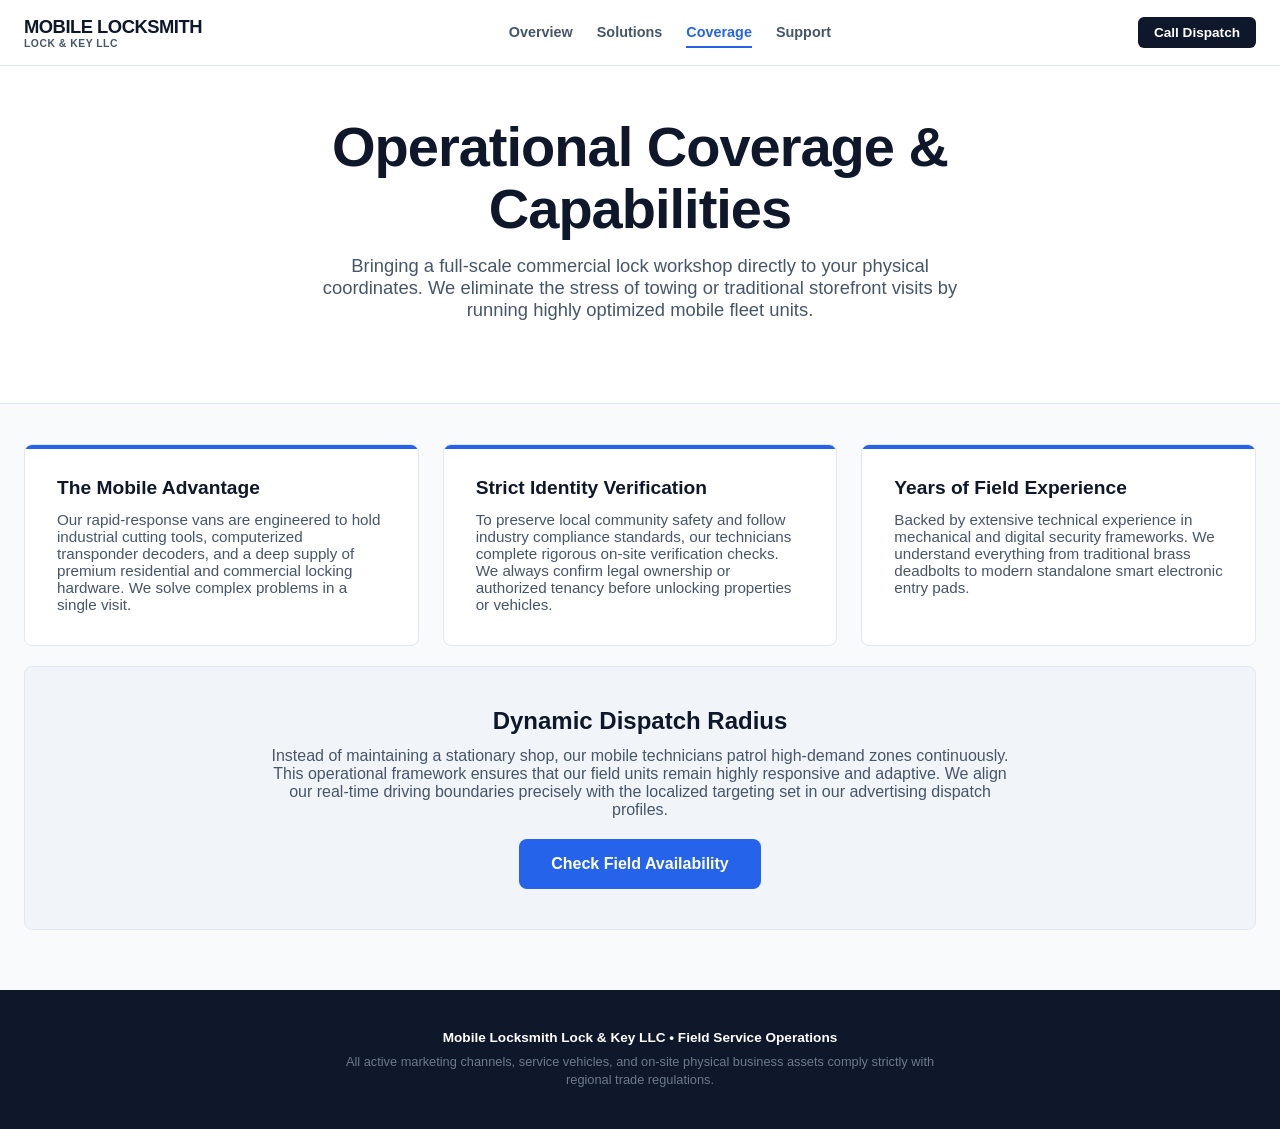
==== about.html @ 3699acf1 "Create about.html" ====
<!DOCTYPE html>
<html lang="en">
<head>
    <meta charset="UTF-8">
    <meta name="viewport" content="width=device-width, initial-scale=1.0">
    <title>Operational Coverage | Mobile Locksmith Lock & Key LLC</title>
    <link rel="stylesheet" href="style.css">
</head>
<body>

    <!-- Corporate Global Navigation -->
    <nav class="navbar">
        <div class="nav-container">
            <div class="logo">
                <span class="logo-text">MOBILE LOCKSMITH</span>
                <span class="logo-subtext">LOCK & KEY LLC</span>
            </div>
            <div class="nav-links">
                <a href="index.html" class="nav-item">Overview</a>
                <a href="services.html" class="nav-item">Solutions</a>
                <a href="about.html" class="nav-item active">Coverage</a>
                <a href="contact.html" class="nav-item">Support</a>
            </div>
            <div class="nav-actions">
                <a href="tel:7045550199" class="btn-nav-call">Call Dispatch</a>
            </div>
        </div>
    </nav>

    <!-- Page Header Sub-Hero -->
    <header class="hero-block" style="padding: 50px 24px; background: #ffffff; border-bottom: 1px solid #e2e8f0;">
        <div class="hero-container">
            <div class="hero-main-text">
                <h1>Operational Coverage & Capabilities</h1>
                <p>Bringing a full-scale commercial lock workshop directly to your physical coordinates. We eliminate the stress of towing or traditional storefront visits by running highly optimized mobile fleet units.</p>
            </div>
        </div>
    </header>

    <!-- Core Philosophy Matrix Grid -->
    <section class="value-matrix" style="padding-top: 40px; padding-bottom: 20px;">
        <div class="matrix-container">
            
            <!-- Grid Card 1 -->
            <div class="matrix-card">
                <div class="matrix-accent" style="background: #2563eb;"></div>
                <h3>The Mobile Advantage</h3>
                <p>Our rapid-response vans are engineered to hold industrial cutting tools, computerized transponder decoders, and a deep supply of premium residential and commercial locking hardware. We solve complex problems in a single visit.</p>
            </div>

            <!-- Grid Card 2 -->
            <div class="matrix-card">
                <div class="matrix-accent" style="background: #2563eb;"></div>
                <h3>Strict Identity Verification</h3>
                <p>To preserve local community safety and follow industry compliance standards, our technicians complete rigorous on-site verification checks. We always confirm legal ownership or authorized tenancy before unlocking properties or vehicles.</p>
            </div>

            <!-- Grid Card 3 -->
            <div class="matrix-card">
                <div class="matrix-accent" style="background: #2563eb;"></div>
                <h3>Years of Field Experience</h3>
                <p>Backed by extensive technical experience in mechanical and digital security frameworks. We understand everything from traditional brass deadbolts to modern standalone smart electronic entry pads.</p>
            </div>

        </div>
    </section>

    <!-- Interactive On-Site Dispatch Card -->
    <section class="value-matrix" style="padding-top: 0px;">
        <div class="matrix-container" style="grid-template-columns: 1fr;">
            <div class="matrix-card" style="background: #f1f5f9; text-align: center; border-style: solid; border-color: #e2e8f0; padding: 40px 30px;">
                <h2 style="color: #0f172a; margin-bottom: 12px; font-weight: 800;">Dynamic Dispatch Radius</h2>
                <p style="max-width: 750px; margin: 0 auto 20px auto; color: #475569; font-size: 1rem;">
                    Instead of maintaining a stationary shop, our mobile technicians patrol high-demand zones continuously. This operational framework ensures that our field units remain highly responsive and adaptive. We align our real-time driving boundaries precisely with the localized targeting set in our advertising dispatch profiles.
                </p>
                <button class="btn-primary" onclick="openModal()">Check Field Availability</button>
            </div>
        </div>
    </section>

    <!-- Interactive Pop-Up Modal Component -->
    <div id="quoteModal" class="modal-overlay">
        <div class="modal-box">
            <div class="modal-header">
                <h2>Request Service Dispatch</h2>
                <button class="close-modal-btn" onclick="closeModal()">&times;</button>
            </div>
            <div class="modal-body">
                <p>For immediate field response and structural locking evaluations, please connect directly to our emergency dispatch desk:</p>
                <a href="tel:7045550199" class="modal-phone-btn">📞 Connect to Live Operator Now</a>
                <p class="modal-footer-note">Technicians verify physical identification on-site before initiating residential or vehicle entries.</p>
            </div>
        </div>
    </div>

    <!-- Global Footer Block -->
    <footer class="footer-block">
        <div class="footer-container">
            <p class="footer-legal">Mobile Locksmith Lock & Key LLC &bull; Field Service Operations</p>
            <p class="footer-sub">All active marketing channels, service vehicles, and on-site physical business assets comply strictly with regional trade regulations.</p>
        </div>
    </footer>

    <!-- Interactive Pop-Up Script Logic -->
    <script>
        function openModal() {
            document.getElementById('quoteModal').style.display = 'flex';
        }
        function closeModal() {
            document.getElementById('quoteModal').style.display = 'none';
        }
        window.onclick = function(event) {
            let modal = document.getElementById('quoteModal');
            if (event.target == modal) {
                modal.style.display = 'none';
            }
        }
    </script>
</body>
</html>
---- style.css ----
/* Shopify & KeyMe Inspired Clean Layout Engine */
:root {
    --bg-main: #f8fafc;
    --surface: #ffffff;
    --text-primary: #0f172a;
    --text-secondary: #475569;
    --accent: #2563eb;
    --border: #e2e8f0;
}

* { box-sizing: border-box; margin: 0; padding: 0; font-family: -apple-system, BlinkMacSystemFont, "Segoe UI", Roboto, sans-serif; }
body { background-color: var(--bg-main); color: var(--text-primary); -webkit-font-smoothing: antialiased; }

/* Global Navigation Interface */
.navbar { background: var(--surface); border-bottom: 1px solid var(--border); position: sticky; top: 0; z-index: 1100; padding: 16px 24px; }
.nav-container { max-width: 1280px; margin: 0 auto; display: flex; justify-content: space-between; align-items: center; }
.logo { display: flex; flex-direction: column; }
.logo-text { font-weight: 800; font-size: 1.15rem; letter-spacing: -0.5px; color: var(--text-primary); }
.logo-subtext { font-size: 0.65rem; font-weight: 700; color: var(--text-secondary); letter-spacing: 0.5px; }

.nav-links { display: flex; gap: 24px; }
.nav-item { text-decoration: none; color: var(--text-secondary); font-weight: 600; font-size: 0.9rem; padding: 6px 0; border-bottom: 2px solid transparent; transition: all 0.2s ease; }
.nav-item:hover, .nav-item.active { color: var(--accent); border-bottom-color: var(--accent); }

.nav-actions { display: flex; align-items: center; gap: 16px; }
.badge-verify { font-size: 0.7rem; font-weight: 700; background: #f1f5f9; color: var(--text-secondary); padding: 4px 10px; border-radius: 4px; border: 1px solid var(--border); }
.btn-nav-call { background: var(--text-primary); color: #fff; text-decoration: none; padding: 8px 16px; border-radius: 6px; font-weight: 600; font-size: 0.85rem; }

/* Hero Interface */
.hero-block { background: #ffffff; border-bottom: 1px solid var(--border); padding: 80px 24px; text-align: center; }
.hero-container { max-width: 800px; margin: 0 auto; }
.hero-main-text h1 { font-size: 2.75rem; font-weight: 800; letter-spacing: -1px; color: var(--text-primary); margin-bottom: 16px; line-height: 1.1; }
.hero-main-text p { font-size: 1.15rem; color: var(--text-secondary); max-width: 640px; margin: 0 auto 32px auto; }
.hero-btn-row { display: flex; flex-direction: column; gap: 12px; align-items: center; justify-content: center; }

.btn-primary { background: var(--accent); color: #fff; border: none; padding: 16px 32px; font-size: 1rem; font-weight: 600; border-radius: 8px; cursor: pointer; width: 100%; max-width: 320px; transition: background 0.15s ease; }
.btn-primary:hover { background: #1d4ed8; }
.btn-secondary { background: transparent; color: var(--text-primary); border: 1px solid var(--border); text-decoration: none; text-align: center; padding: 16px 32px; font-size: 1rem; font-weight: 600; border-radius: 8px; width: 100%; max-width: 320px; }

/* Dashboard Service Matrix Cards */
.value-matrix { padding: 60px 24px; }
.matrix-container { max-width: 1280px; margin: 0 auto; display: grid; grid-template-columns: 1fr; gap: 24px; }
.matrix-card { background: var(--surface); border: 1px solid var(--border); border-radius: 8px; padding: 32px; position: relative; overflow: hidden; }
.matrix-accent { position: absolute; top: 0; left: 0; right: 0; height: 4px; background: var(--border); }
.matrix-card:hover .matrix-accent { background: var(--accent); }
.matrix-card h3 { font-size: 1.2rem; font-weight: 700; margin-bottom: 12px; }
.matrix-card p { font-size: 0.95rem; color: var(--text-secondary); }

/* Premium Pop-Up Modal Component */
.modal-overlay { display: none; position: fixed; top: 0; left: 0; width: 100%; height: 100%; background: rgba(15, 23, 42, 0.6); z-index: 2000; justify-content: center; align-items: center; padding: 20px; backdrop-filter: blur(4px); }
.modal-box { background: var(--surface); max-width: 480px; width: 100%; border-radius: 12px; box-shadow: 0 20px 25px -5px rgba(0,0,0,0.1), 0 10px 10px -5px rgba(0,0,0,0.04); overflow: hidden; animation: slideUp 0.2s cubic-bezier(0.16, 1, 0.3, 1); }
.modal-header { padding: 24px; border-bottom: 1px solid var(--border); display: flex; justify-content: space-between; align-items: center; }
.modal-header h2 { font-size: 1.25rem; font-weight: 800; }
.close-modal-btn { background: none; border: none; font-size: 1.75rem; color: var(--text-secondary); cursor: pointer; }
.modal-body { padding: 24px; text-align: center; }
.modal-body p { font-size: 0.95rem; color: var(--text-secondary); margin-bottom: 20px; line-height: 1.5; }
.modal-phone-btn { display: block; background: #10b981; color: #fff; text-decoration: none; padding: 16px; border-radius: 8px; font-weight: 700; font-size: 1.1rem; box-shadow: 0 4px 12px rgba(16, 185, 129, 0.2); }
.modal-footer-note { font-size: 0.75rem !important; margin-top: 15px; font-style: italic; }

/* Global Footer Block */
.footer-block { background: #0f172a; color: #94a3b8; padding: 40px 24px; text-align: center; font-size: 0.8rem; }
.footer-container { max-width: 1280px; margin: 0 auto; }
.footer-legal { color: #fff; font-weight: 600; margin-bottom: 8px; font-size: 0.85rem; }
.footer-sub { max-width: 600px; margin: 0 auto; opacity: 0.7; line-height: 1.4; }

/* Computer Screen Breakpoints Layout */
@media (min-width: 768px) {
    .matrix-container { grid-template-columns: repeat(3, 1fr); }
    .hero-block { padding: 120px 24px; }
    .hero-main-text h1 { font-size: 3.5rem; }
    .hero-btn-row { flex-direction: row; }
    .btn-primary, .btn-secondary { width: auto; }
}

@keyframes slideUp {
    from { transform: translateY(15px); opacity: 0; }
    to { transform: translateY(0); opacity: 1; }
}
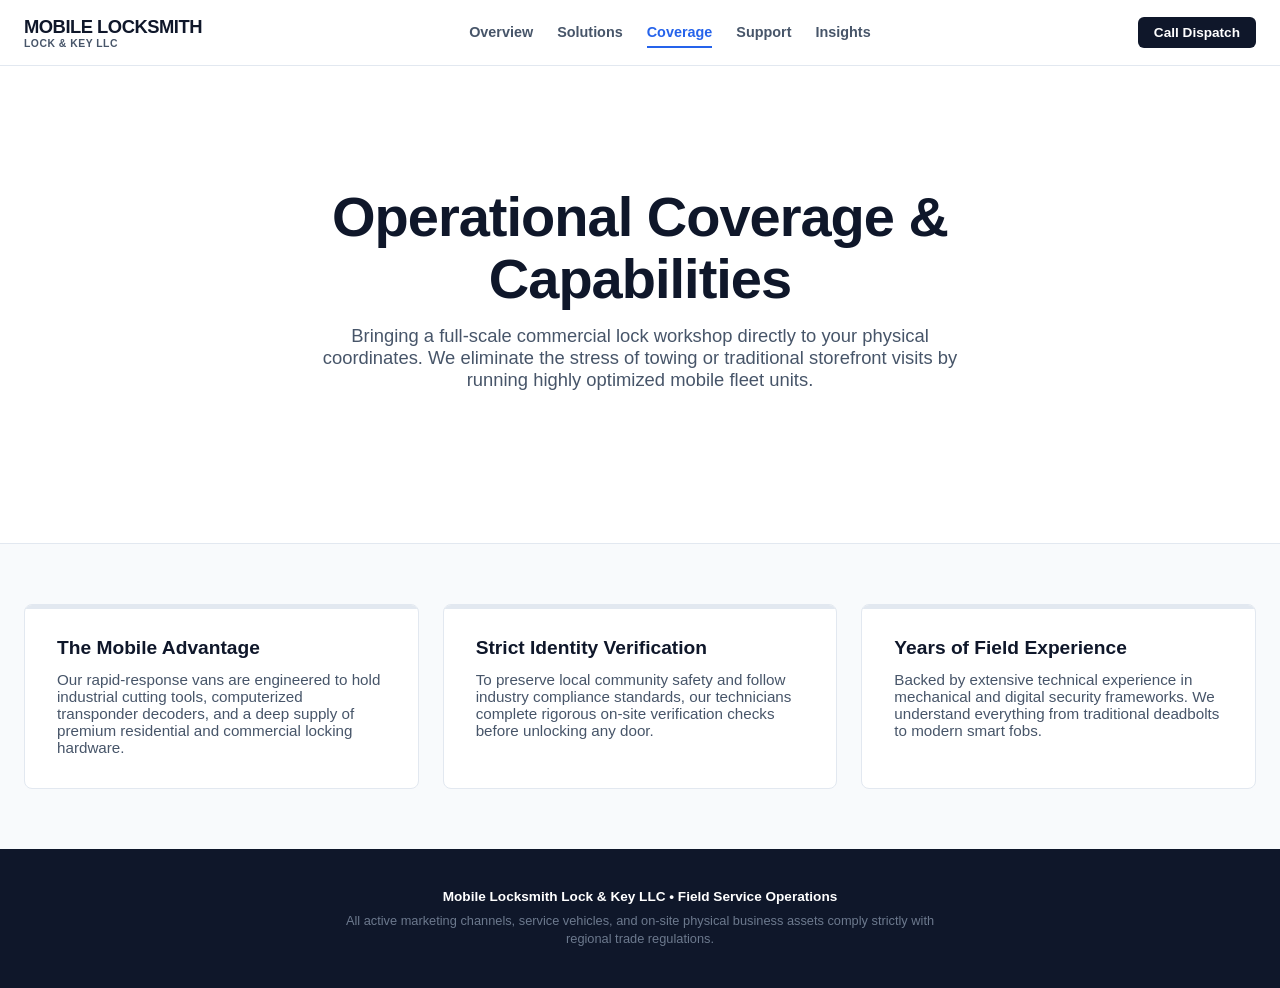
==== commit 4c60580e: "Update about.html" ====
--- a/about.html
+++ b/about.html
@@ -8,7 +8,7 @@
 </head>
 <body>
 
-    <!-- Corporate Global Navigation -->
+    <!-- Corporate Global Navigation Header -->
     <nav class="navbar">
         <div class="nav-container">
             <div class="logo">
@@ -20,6 +20,7 @@
                 <a href="services.html" class="nav-item">Solutions</a>
                 <a href="about.html" class="nav-item active">Coverage</a>
                 <a href="contact.html" class="nav-item">Support</a>
+                <a href="blog.html" class="nav-item">Insights</a>
             </div>
             <div class="nav-actions">
                 <a href="tel:7045550199" class="btn-nav-call">Call Dispatch</a>
@@ -28,7 +29,7 @@
     </nav>
 
     <!-- Page Header Sub-Hero -->
-    <header class="hero-block" style="padding: 50px 24px; background: #ffffff; border-bottom: 1px solid #e2e8f0;">
+    <header class="hero-block">
         <div class="hero-container">
             <div class="hero-main-text">
                 <h1>Operational Coverage & Capabilities</h1>
@@ -38,62 +39,27 @@
     </header>
 
     <!-- Core Philosophy Matrix Grid -->
-    <section class="value-matrix" style="padding-top: 40px; padding-bottom: 20px;">
+    <section class="value-matrix">
         <div class="matrix-container">
-            
-            <!-- Grid Card 1 -->
             <div class="matrix-card">
-                <div class="matrix-accent" style="background: #2563eb;"></div>
+                <div class="matrix-accent"></div>
                 <h3>The Mobile Advantage</h3>
-                <p>Our rapid-response vans are engineered to hold industrial cutting tools, computerized transponder decoders, and a deep supply of premium residential and commercial locking hardware. We solve complex problems in a single visit.</p>
+                <p>Our rapid-response vans are engineered to hold industrial cutting tools, computerized transponder decoders, and a deep supply of premium residential and commercial locking hardware.</p>
             </div>
-
-            <!-- Grid Card 2 -->
             <div class="matrix-card">
-                <div class="matrix-accent" style="background: #2563eb;"></div>
+                <div class="matrix-accent"></div>
                 <h3>Strict Identity Verification</h3>
-                <p>To preserve local community safety and follow industry compliance standards, our technicians complete rigorous on-site verification checks. We always confirm legal ownership or authorized tenancy before unlocking properties or vehicles.</p>
+                <p>To preserve local community safety and follow industry compliance standards, our technicians complete rigorous on-site verification checks before unlocking any door.</p>
             </div>
-
-            <!-- Grid Card 3 -->
             <div class="matrix-card">
-                <div class="matrix-accent" style="background: #2563eb;"></div>
+                <div class="matrix-accent"></div>
                 <h3>Years of Field Experience</h3>
-                <p>Backed by extensive technical experience in mechanical and digital security frameworks. We understand everything from traditional brass deadbolts to modern standalone smart electronic entry pads.</p>
-            </div>
-
-        </div>
-    </section>
-
-    <!-- Interactive On-Site Dispatch Card -->
-    <section class="value-matrix" style="padding-top: 0px;">
-        <div class="matrix-container" style="grid-template-columns: 1fr;">
-            <div class="matrix-card" style="background: #f1f5f9; text-align: center; border-style: solid; border-color: #e2e8f0; padding: 40px 30px;">
-                <h2 style="color: #0f172a; margin-bottom: 12px; font-weight: 800;">Dynamic Dispatch Radius</h2>
-                <p style="max-width: 750px; margin: 0 auto 20px auto; color: #475569; font-size: 1rem;">
-                    Instead of maintaining a stationary shop, our mobile technicians patrol high-demand zones continuously. This operational framework ensures that our field units remain highly responsive and adaptive. We align our real-time driving boundaries precisely with the localized targeting set in our advertising dispatch profiles.
-                </p>
-                <button class="btn-primary" onclick="openModal()">Check Field Availability</button>
+                <p>Backed by extensive technical experience in mechanical and digital security frameworks. We understand everything from traditional deadbolts to modern smart fobs.</p>
             </div>
         </div>
     </section>
 
-    <!-- Interactive Pop-Up Modal Component -->
-    <div id="quoteModal" class="modal-overlay">
-        <div class="modal-box">
-            <div class="modal-header">
-                <h2>Request Service Dispatch</h2>
-                <button class="close-modal-btn" onclick="closeModal()">&times;</button>
-            </div>
-            <div class="modal-body">
-                <p>For immediate field response and structural locking evaluations, please connect directly to our emergency dispatch desk:</p>
-                <a href="tel:7045550199" class="modal-phone-btn">📞 Connect to Live Operator Now</a>
-                <p class="modal-footer-note">Technicians verify physical identification on-site before initiating residential or vehicle entries.</p>
-            </div>
-        </div>
-    </div>
-
-    <!-- Global Footer Block -->
+    <!-- Global Footer -->
     <footer class="footer-block">
         <div class="footer-container">
             <p class="footer-legal">Mobile Locksmith Lock & Key LLC &bull; Field Service Operations</p>
@@ -101,20 +67,5 @@
         </div>
     </footer>
 
-    <!-- Interactive Pop-Up Script Logic -->
-    <script>
-        function openModal() {
-            document.getElementById('quoteModal').style.display = 'flex';
-        }
-        function closeModal() {
-            document.getElementById('quoteModal').style.display = 'none';
-        }
-        window.onclick = function(event) {
-            let modal = document.getElementById('quoteModal');
-            if (event.target == modal) {
-                modal.style.display = 'none';
-            }
-        }
-    </script>
 </body>
 </html>
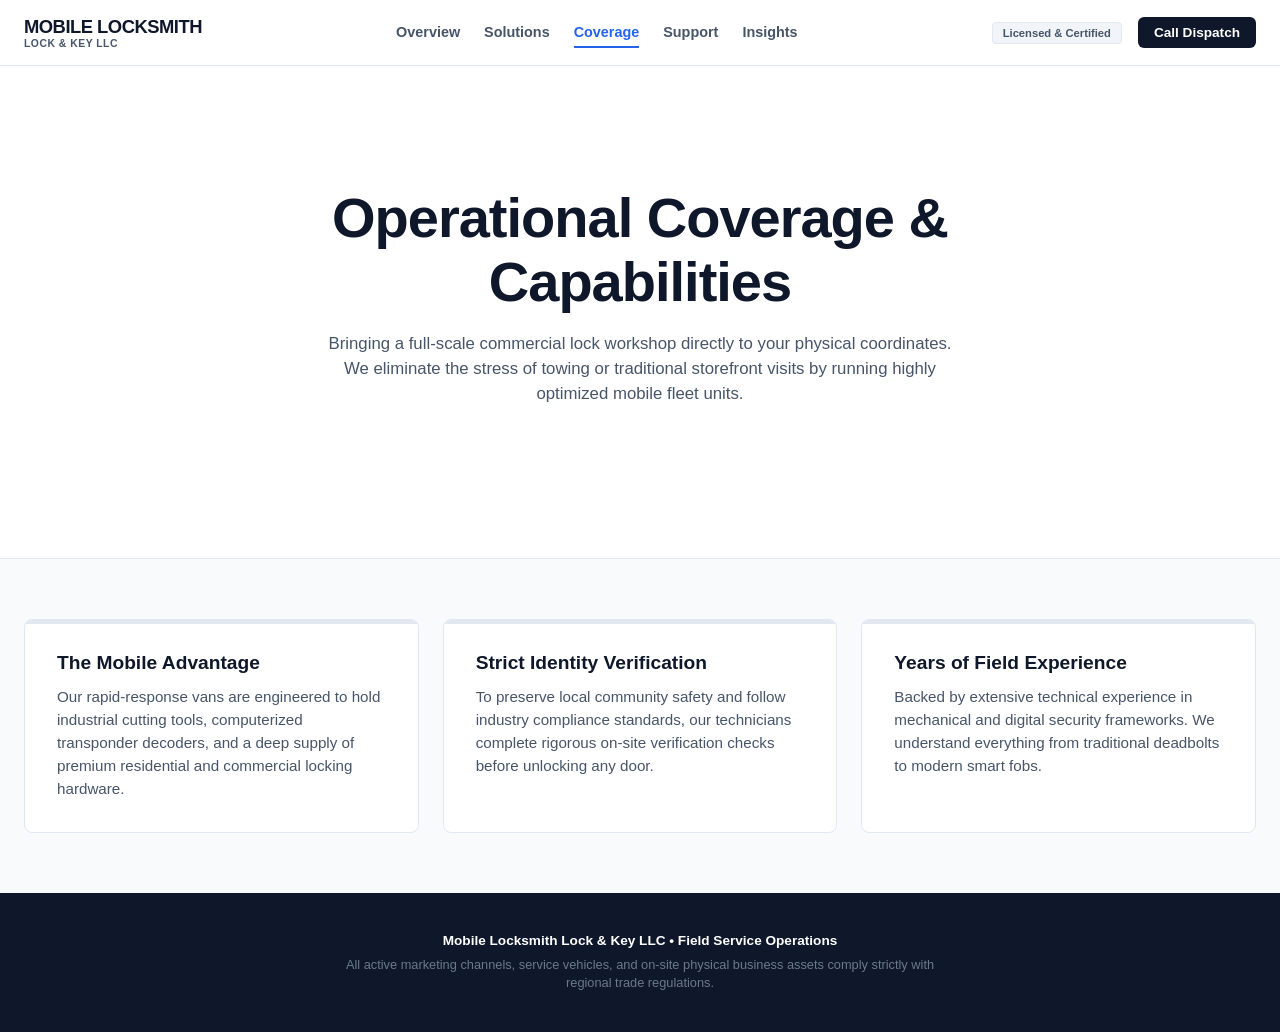
==== commit 4275accb: "Update about.html" ====
--- a/about.html
+++ b/about.html
@@ -15,14 +15,19 @@
                 <span class="logo-text">MOBILE LOCKSMITH</span>
                 <span class="logo-subtext">LOCK & KEY LLC</span>
             </div>
-            <div class="nav-links">
+            
+            <!-- Mobile Menu Toggle Button -->
+            <button class="mobile-menu-toggle" onclick="toggleMobileMenu()">☰</button>
+            
+            <div class="nav-links" id="navLinks">
                 <a href="index.html" class="nav-item">Overview</a>
                 <a href="services.html" class="nav-item">Solutions</a>
                 <a href="about.html" class="nav-item active">Coverage</a>
                 <a href="contact.html" class="nav-item">Support</a>
                 <a href="blog.html" class="nav-item">Insights</a>
             </div>
-            <div class="nav-actions">
+            <div class="nav-actions" id="navActions">
+                <span class="badge-verify">Licensed & Certified</span>
                 <a href="tel:7045550199" class="btn-nav-call">Call Dispatch</a>
             </div>
         </div>
@@ -67,5 +72,14 @@
         </div>
     </footer>
 
+    <!-- Interactive Menu Engine -->
+    <script>
+        function toggleMobileMenu() {
+            var links = document.getElementById('navLinks');
+            var actions = document.getElementById('navActions');
+            links.classList.toggle('nav-open');
+            actions.classList.toggle('nav-open');
+        }
+    </script>
 </body>
 </html>
--- a/style.css
+++ b/style.css
@@ -26,11 +26,22 @@
 .badge-verify { font-size: 0.7rem; font-weight: 700; background: #f1f5f9; color: var(--text-secondary); padding: 4px 10px; border-radius: 4px; border: 1px solid var(--border); }
 .btn-nav-call { background: var(--text-primary); color: #fff; text-decoration: none; padding: 8px 16px; border-radius: 6px; font-weight: 600; font-size: 0.85rem; }
 
+/* Mobile Menu Toggle Button Styling */
+.mobile-menu-toggle {
+    display: none;
+    background: none;
+    border: none;
+    font-size: 1.5rem;
+    color: var(--text-primary);
+    cursor: pointer;
+    padding: 4px;
+}
+
 /* Hero Interface */
-.hero-block { background: #ffffff; border-bottom: 1px solid var(--border); padding: 80px 24px; text-align: center; }
+.hero-block { background: #ffffff; border-bottom: 1px solid var(--border); padding: 60px 24px; text-align: center; }
 .hero-container { max-width: 800px; margin: 0 auto; }
-.hero-main-text h1 { font-size: 2.75rem; font-weight: 800; letter-spacing: -1px; color: var(--text-primary); margin-bottom: 16px; line-height: 1.1; }
-.hero-main-text p { font-size: 1.15rem; color: var(--text-secondary); max-width: 640px; margin: 0 auto 32px auto; }
+.hero-main-text h1 { font-size: 2.2rem; font-weight: 800; letter-spacing: -1px; color: var(--text-primary); margin-bottom: 16px; line-height: 1.15; }
+.hero-main-text p { font-size: 1.05rem; color: var(--text-secondary); max-width: 640px; margin: 0 auto 32px auto; line-height: 1.5; }
 .hero-btn-row { display: flex; flex-direction: column; gap: 12px; align-items: center; justify-content: center; }
 
 .btn-primary { background: var(--accent); color: #fff; border: none; padding: 16px 32px; font-size: 1rem; font-weight: 600; border-radius: 8px; cursor: pointer; width: 100%; max-width: 320px; transition: background 0.15s ease; }
@@ -38,16 +49,16 @@
 .btn-secondary { background: transparent; color: var(--text-primary); border: 1px solid var(--border); text-decoration: none; text-align: center; padding: 16px 32px; font-size: 1rem; font-weight: 600; border-radius: 8px; width: 100%; max-width: 320px; }
 
 /* Dashboard Service Matrix Cards */
-.value-matrix { padding: 60px 24px; }
+.value-matrix { padding: 40px 24px; }
 .matrix-container { max-width: 1280px; margin: 0 auto; display: grid; grid-template-columns: 1fr; gap: 24px; }
-.matrix-card { background: var(--surface); border: 1px solid var(--border); border-radius: 8px; padding: 32px; position: relative; overflow: hidden; }
+.matrix-card { background: var(--surface); border: 1px solid var(--border); border-radius: 8px; padding: 24px; position: relative; overflow: hidden; }
 .matrix-accent { position: absolute; top: 0; left: 0; right: 0; height: 4px; background: var(--border); }
 .matrix-card:hover .matrix-accent { background: var(--accent); }
 .matrix-card h3 { font-size: 1.2rem; font-weight: 700; margin-bottom: 12px; }
-.matrix-card p { font-size: 0.95rem; color: var(--text-secondary); }
+.matrix-card p { font-size: 0.95rem; color: var(--text-secondary); line-height: 1.5; }
 
 /* Premium Pop-Up Modal Component */
-.modal-overlay { display: none; position: fixed; top: 0; left: 0; width: 100%; height: 100%; background: rgba(15, 23, 42, 0.6); z-index: 2000; justify-content: center; align-items: center; padding: 20px; backdrop-filter: blur(4px); }
+.modal-overlay { display: none; position: fixed; top: 0; left: 0; width: 100%; height: 100%; background: rgba(15, 23, 42, 0.6); z-index: 2000; justify-content: center; align-items: center; padding: 16px; backdrop-filter: blur(4px); }
 .modal-box { background: var(--surface); max-width: 480px; width: 100%; border-radius: 12px; box-shadow: 0 20px 25px -5px rgba(0,0,0,0.1), 0 10px 10px -5px rgba(0,0,0,0.04); overflow: hidden; animation: slideUp 0.2s cubic-bezier(0.16, 1, 0.3, 1); }
 .modal-header { padding: 24px; border-bottom: 1px solid var(--border); display: flex; justify-content: space-between; align-items: center; }
 .modal-header h2 { font-size: 1.25rem; font-weight: 800; }
@@ -63,13 +74,91 @@
 .footer-legal { color: #fff; font-weight: 600; margin-bottom: 8px; font-size: 0.85rem; }
 .footer-sub { max-width: 600px; margin: 0 auto; opacity: 0.7; line-height: 1.4; }
 
-/* Computer Screen Breakpoints Layout */
+/* ==========================================================================
+   MOBILE RESPONSIVE LAYOUT ENGINE BREAKPOINTS (Screens up to 767px wide)
+   ========================================================================== */
+@media (max-width: 767px) {
+    .nav-container {
+        flex-wrap: wrap;
+    }
+
+    .mobile-menu-toggle {
+        display: block !important; /* Shows mobile interactive hamburger menu layout only on phones */
+    }
+
+    .nav-links {
+        display: none; /* Controlled dynamically via toggleMobileMenu() class trigger */
+        flex-direction: column;
+        width: 100%;
+        gap: 0;
+        margin-top: 16px;
+        padding-top: 8px;
+        border-top: 1px solid var(--border);
+    }
+
+    .nav-item {
+        padding: 12px 0;
+        width: 100%;
+        border-bottom: 1px solid #f1f5f9;
+    }
+    
+    .nav-item:hover, .nav-item.active {
+        border-bottom-color: transparent;
+    }
+
+    .nav-actions {
+        display: none; /* Controlled dynamically via toggleMobileMenu() class trigger */
+        flex-direction: column;
+        width: 100%;
+        align-items: stretch;
+        gap: 12px;
+        margin-top: 12px;
+    }
+
+    /* Displays the elements instantly when menu is clicked on mobile toggles */
+    .nav-links.nav-open,
+    .nav-actions.nav-open {
+        display: flex !important;
+    }
+
+    .badge-verify {
+        text-align: center;
+        padding: 8px;
+    }
+
+    .btn-nav-call {
+        display: block;
+        text-align: center;
+        padding: 12px;
+        font-size: 0.95rem;
+    }
+}
+
+/* ==========================================================================
+   COMPUTER & TABLET LARGE SCREEN BREAKPOINTS (Screens 768px and wider)
+   ========================================================================== */
 @media (min-width: 768px) {
+    .mobile-menu-toggle {
+        display: none !important; /* Forces the hamburger bars to hide completely on PC screens */
+    }
+
+    .nav-links {
+        display: flex !important; /* Enforces flat horizontal array layout rules for desktop views */
+        flex-direction: row !important;
+    }
+
+    .nav-actions {
+        display: flex !important;
+        flex-direction: row !important;
+    }
+
     .matrix-container { grid-template-columns: repeat(3, 1fr); }
     .hero-block { padding: 120px 24px; }
     .hero-main-text h1 { font-size: 3.5rem; }
     .hero-btn-row { flex-direction: row; }
     .btn-primary, .btn-secondary { width: auto; }
+    .value-matrix { padding: 60px 24px; }
+    .matrix-card { padding: 32px; }
 }
 
 @keyframes slideUp {
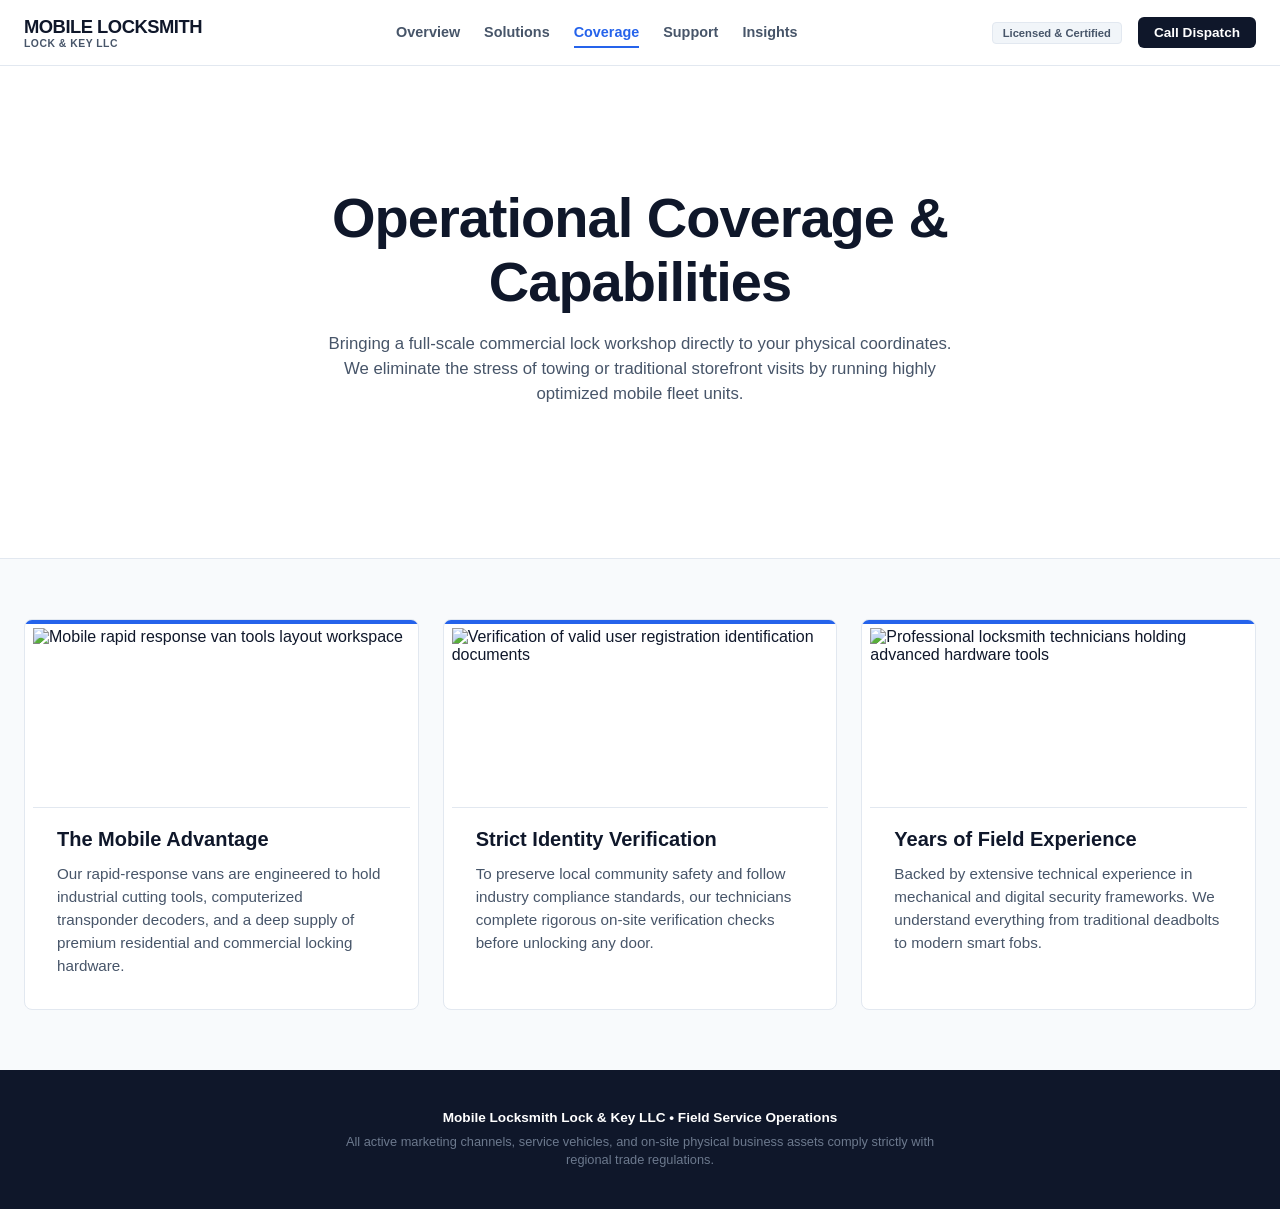
==== commit b77c3c62: "Update about.html" ====
--- a/about.html
+++ b/about.html
@@ -5,6 +5,23 @@
     <meta name="viewport" content="width=device-width, initial-scale=1.0">
     <title>Operational Coverage | Mobile Locksmith Lock & Key LLC</title>
     <link rel="stylesheet" href="style.css">
+    <style>
+        /* Stylized Header Image Layout Elements for About Matrix Cards */
+        .card-image-wrapper {
+            width: 100%;
+            height: 180px;
+            overflow: hidden;
+            margin: -24px -24px 20px -24px;
+            width: calc(100% + 48px);
+            border-bottom: 1px solid var(--border);
+        }
+        .card-image-wrapper img {
+            width: 100%;
+            height: 100%;
+            object-fit: cover;
+            display: block;
+        }
+    </style>
 </head>
 <body>
 
@@ -46,21 +63,37 @@
     <!-- Core Philosophy Matrix Grid -->
     <section class="value-matrix">
         <div class="matrix-container">
+            
+            <!-- Card 1 -->
             <div class="matrix-card">
-                <div class="matrix-accent"></div>
+                <div class="matrix-accent" style="background: #2563eb;"></div>
+                <div class="card-image-wrapper">
+                    <img src="https://unsplash.com" alt="Mobile rapid response van tools layout workspace">
+                </div>
                 <h3>The Mobile Advantage</h3>
                 <p>Our rapid-response vans are engineered to hold industrial cutting tools, computerized transponder decoders, and a deep supply of premium residential and commercial locking hardware.</p>
             </div>
+            
+            <!-- Card 2 -->
             <div class="matrix-card">
-                <div class="matrix-accent"></div>
+                <div class="matrix-accent" style="background: #2563eb;"></div>
+                <div class="card-image-wrapper">
+                    <img src="https://unsplash.com" alt="Verification of valid user registration identification documents">
+                </div>
                 <h3>Strict Identity Verification</h3>
                 <p>To preserve local community safety and follow industry compliance standards, our technicians complete rigorous on-site verification checks before unlocking any door.</p>
             </div>
+            
+            <!-- Card 3 -->
             <div class="matrix-card">
-                <div class="matrix-accent"></div>
+                <div class="matrix-accent" style="background: #2563eb;"></div>
+                <div class="card-image-wrapper">
+                    <img src="https://unsplash.com" alt="Professional locksmith technicians holding advanced hardware tools">
+                </div>
                 <h3>Years of Field Experience</h3>
                 <p>Backed by extensive technical experience in mechanical and digital security frameworks. We understand everything from traditional deadbolts to modern smart fobs.</p>
             </div>
+            
         </div>
     </section>
 
--- a/style.css
+++ b/style.css
@@ -51,10 +51,10 @@
 /* Dashboard Service Matrix Cards */
 .value-matrix { padding: 40px 24px; }
 .matrix-container { max-width: 1280px; margin: 0 auto; display: grid; grid-template-columns: 1fr; gap: 24px; }
-.matrix-card { background: var(--surface); border: 1px solid var(--border); border-radius: 8px; padding: 24px; position: relative; overflow: hidden; }
+.matrix-card { background: var(--surface); border: 1px solid var(--border); border-radius: 8px; padding: 24px; position: relative; overflow: hidden; display: flex; flex-direction: column; }
 .matrix-accent { position: absolute; top: 0; left: 0; right: 0; height: 4px; background: var(--border); }
 .matrix-card:hover .matrix-accent { background: var(--accent); }
-.matrix-card h3 { font-size: 1.2rem; font-weight: 700; margin-bottom: 12px; }
+.matrix-card h2, .matrix-card h3 { font-size: 1.25rem; font-weight: 700; margin-bottom: 12px; color: var(--text-primary); }
 .matrix-card p { font-size: 0.95rem; color: var(--text-secondary); line-height: 1.5; }
 
 /* Premium Pop-Up Modal Component */
@@ -82,12 +82,15 @@
         flex-wrap: wrap;
     }
 
+    /* FORCES THE HAMBURGER TO SHOW UP ON MOBILE DEVICES FOR ALL PAGES */
     .mobile-menu-toggle {
-        display: block !important; /* Shows mobile interactive hamburger menu layout only on phones */
+        display: block !important;
+        visibility: visible !important;
+        opacity: 1 !important;
     }
 
     .nav-links {
-        display: none; /* Controlled dynamically via toggleMobileMenu() class trigger */
+        display: none; /* Keeps menu options hidden on phones until clicked */
         flex-direction: column;
         width: 100%;
         gap: 0;
@@ -107,7 +110,7 @@
     }
 
     .nav-actions {
-        display: none; /* Controlled dynamically via toggleMobileMenu() class trigger */
+        display: none; /* Keeps action badges hidden on phones until clicked */
         flex-direction: column;
         width: 100%;
         align-items: stretch;
@@ -115,7 +118,7 @@
         margin-top: 12px;
     }
 
-    /* Displays the elements instantly when menu is clicked on mobile toggles */
+    /* Reveals the layout links immediately when the hamburger button is clicked */
     .nav-links.nav-open,
     .nav-actions.nav-open {
         display: flex !important;
@@ -139,11 +142,11 @@
    ========================================================================== */
 @media (min-width: 768px) {
     .mobile-menu-toggle {
-        display: none !important; /* Forces the hamburger bars to hide completely on PC screens */
+        display: none !important; /* Hides the hamburger menu bar completely on PC screens */
     }
 
     .nav-links {
-        display: flex !important; /* Enforces flat horizontal array layout rules for desktop views */
+        display: flex !important; /* Enforces that standard menus always show flat on PC screens */
         flex-direction: row !important;
     }
 
@@ -152,7 +155,12 @@
         flex-direction: row !important;
     }
 
-    .matrix-container { grid-template-columns: repeat(3, 1fr); }
+    .matrix-container { 
+        display: grid !important;
+        grid-template-columns: repeat(3, 1fr) !important; 
+        gap: 24px !important;
+        align-items: stretch !important;
+    }
     .hero-block { padding: 120px 24px; }
     .hero-main-text h1 { font-size: 3.5rem; }
     .hero-btn-row { flex-direction: row; }
@@ -165,4 +173,3 @@
     from { transform: translateY(15px); opacity: 0; }
     to { transform: translateY(0); opacity: 1; }
 }
-
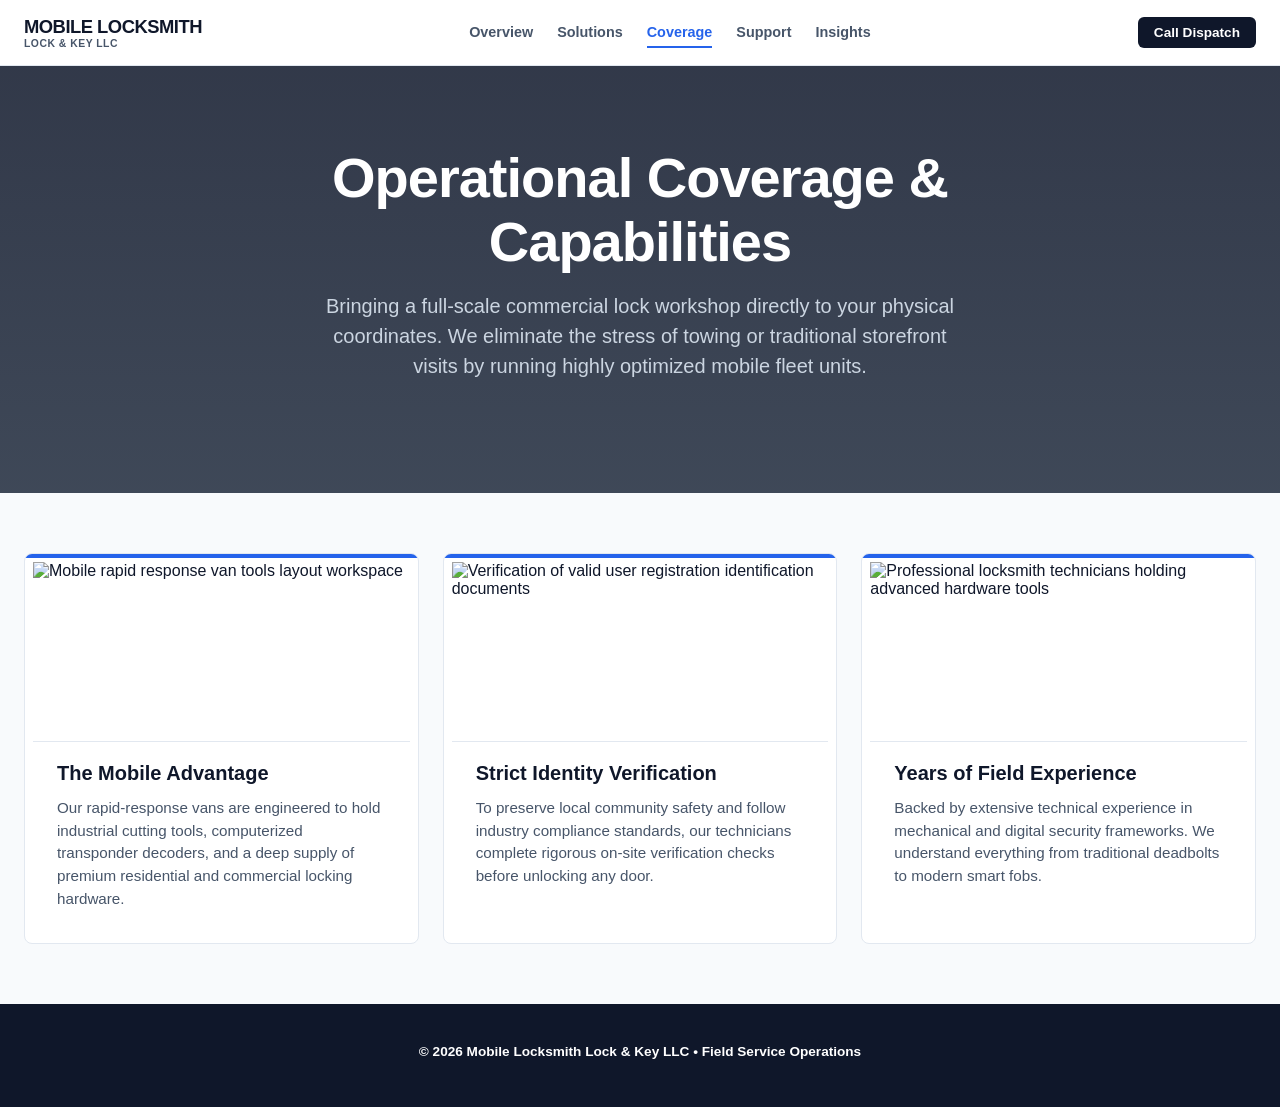
==== commit beec9979: "Update about.html" ====
--- a/about.html
+++ b/about.html
@@ -4,9 +4,8 @@
     <meta charset="UTF-8">
     <meta name="viewport" content="width=device-width, initial-scale=1.0">
     <title>Operational Coverage | Mobile Locksmith Lock & Key LLC</title>
-    <link rel="stylesheet" href="style.css">
+    <link rel="stylesheet" href="style.css?v=2">
     <style>
-        /* Stylized Header Image Layout Elements for About Matrix Cards */
         .card-image-wrapper {
             width: 100%;
             height: 180px;
@@ -25,7 +24,6 @@
 </head>
 <body>
 
-    <!-- Corporate Global Navigation Header -->
     <nav class="navbar">
         <div class="nav-container">
             <div class="logo">
@@ -33,7 +31,6 @@
                 <span class="logo-subtext">LOCK & KEY LLC</span>
             </div>
             
-            <!-- Mobile Menu Toggle Button -->
             <button class="mobile-menu-toggle" onclick="toggleMobileMenu()">☰</button>
             
             <div class="nav-links" id="navLinks">
@@ -44,13 +41,11 @@
                 <a href="blog.html" class="nav-item">Insights</a>
             </div>
             <div class="nav-actions" id="navActions">
-                <span class="badge-verify">Licensed & Certified</span>
                 <a href="tel:7045550199" class="btn-nav-call">Call Dispatch</a>
             </div>
         </div>
     </nav>
 
-    <!-- Page Header Sub-Hero -->
     <header class="hero-block">
         <div class="hero-container">
             <div class="hero-main-text">
@@ -60,35 +55,31 @@
         </div>
     </header>
 
-    <!-- Core Philosophy Matrix Grid -->
     <section class="value-matrix">
         <div class="matrix-container">
             
-            <!-- Card 1 -->
             <div class="matrix-card">
                 <div class="matrix-accent" style="background: #2563eb;"></div>
                 <div class="card-image-wrapper">
-                    <img src="https://unsplash.com" alt="Mobile rapid response van tools layout workspace">
+                    <img src="https://pexels.com" alt="Mobile rapid response van tools layout workspace">
                 </div>
                 <h3>The Mobile Advantage</h3>
                 <p>Our rapid-response vans are engineered to hold industrial cutting tools, computerized transponder decoders, and a deep supply of premium residential and commercial locking hardware.</p>
             </div>
             
-            <!-- Card 2 -->
             <div class="matrix-card">
                 <div class="matrix-accent" style="background: #2563eb;"></div>
                 <div class="card-image-wrapper">
-                    <img src="https://unsplash.com" alt="Verification of valid user registration identification documents">
+                    <img src="https://pexels.com" alt="Verification of valid user registration identification documents">
                 </div>
                 <h3>Strict Identity Verification</h3>
                 <p>To preserve local community safety and follow industry compliance standards, our technicians complete rigorous on-site verification checks before unlocking any door.</p>
             </div>
             
-            <!-- Card 3 -->
             <div class="matrix-card">
                 <div class="matrix-accent" style="background: #2563eb;"></div>
                 <div class="card-image-wrapper">
-                    <img src="https://unsplash.com" alt="Professional locksmith technicians holding advanced hardware tools">
+                    <img src="https://pexels.com" alt="Professional locksmith technicians holding advanced hardware tools">
                 </div>
                 <h3>Years of Field Experience</h3>
                 <p>Backed by extensive technical experience in mechanical and digital security frameworks. We understand everything from traditional deadbolts to modern smart fobs.</p>
@@ -97,15 +88,12 @@
         </div>
     </section>
 
-    <!-- Global Footer -->
     <footer class="footer-block">
         <div class="footer-container">
-            <p class="footer-legal">Mobile Locksmith Lock & Key LLC &bull; Field Service Operations</p>
-            <p class="footer-sub">All active marketing channels, service vehicles, and on-site physical business assets comply strictly with regional trade regulations.</p>
+            <p class="footer-legal">&copy; 2026 Mobile Locksmith Lock & Key LLC &bull; Field Service Operations</p>
         </div>
     </footer>
 
-    <!-- Interactive Menu Engine -->
     <script>
         function toggleMobileMenu() {
             var links = document.getElementById('navLinks');
--- a/style.css
+++ b/style.css
@@ -23,7 +23,10 @@
 .nav-item:hover, .nav-item.active { color: var(--accent); border-bottom-color: var(--accent); }
 
 .nav-actions { display: flex; align-items: center; gap: 16px; }
-.badge-verify { font-size: 0.7rem; font-weight: 700; background: #f1f5f9; color: var(--text-secondary); padding: 4px 10px; border-radius: 4px; border: 1px solid var(--border); }
+
+/* Permanently hides the Licensed & Certified badge across the entire platform */
+.badge-verify { display: none !important; }
+
 .btn-nav-call { background: var(--text-primary); color: #fff; text-decoration: none; padding: 8px 16px; border-radius: 6px; font-weight: 600; font-size: 0.85rem; }
 
 /* Mobile Menu Toggle Button Styling */
@@ -37,16 +40,35 @@
     padding: 4px;
 }
 
-/* Hero Interface */
-.hero-block { background: #ffffff; border-bottom: 1px solid var(--border); padding: 60px 24px; text-align: center; }
+/* Hero Interface - Fixed template background rule to ensure dark gray contrast */
+.hero-block { 
+    background: linear-gradient(rgba(15, 23, 42, 0.85), rgba(30, 41, 59, 0.85)), 
+                url('guarantee.jpg') no-repeat center center; 
+    background-size: cover; 
+    padding: 60px 24px; 
+    text-align: center; 
+}
 .hero-container { max-width: 800px; margin: 0 auto; }
-.hero-main-text h1 { font-size: 2.2rem; font-weight: 800; letter-spacing: -1px; color: var(--text-primary); margin-bottom: 16px; line-height: 1.15; }
-.hero-main-text p { font-size: 1.05rem; color: var(--text-secondary); max-width: 640px; margin: 0 auto 32px auto; line-height: 1.5; }
+.hero-main-text h1 { font-size: 2.2rem; font-weight: 800; letter-spacing: -1px; color: #ffffff; margin-bottom: 16px; line-height: 1.15; }
+.hero-main-text p { font-size: 1.05rem; color: #cbd5e1; max-width: 640px; margin: 0 auto 32px auto; line-height: 1.5; }
 .hero-btn-row { display: flex; flex-direction: column; gap: 12px; align-items: center; justify-content: center; }
+
+/* Sub-page Header Override to ensure it uses the custom theme gray layout */
+header.hero-block[style*="background: #f8fafc"],
+header.hero-block[style*="background:#f8fafc"],
+header.hero-block {
+    background: linear-gradient(rgba(15, 23, 42, 0.85), rgba(30, 41, 59, 0.85)), 
+                url('guarantee.jpg') no-repeat center center !important;
+    background-size: cover !important;
+    padding: 80px 24px !important;
+}
+header.hero-block h1 { color: #ffffff !important; }
+header.hero-block p { color: #cbd5e1 !important; }
 
 .btn-primary { background: var(--accent); color: #fff; border: none; padding: 16px 32px; font-size: 1rem; font-weight: 600; border-radius: 8px; cursor: pointer; width: 100%; max-width: 320px; transition: background 0.15s ease; }
 .btn-primary:hover { background: #1d4ed8; }
-.btn-secondary { background: transparent; color: var(--text-primary); border: 1px solid var(--border); text-decoration: none; text-align: center; padding: 16px 32px; font-size: 1rem; font-weight: 600; border-radius: 8px; width: 100%; max-width: 320px; }
+.btn-secondary { background: transparent; color: #ffffff; border: 1px solid #475569; text-decoration: none; text-align: center; padding: 16px 32px; font-size: 1rem; font-weight: 600; border-radius: 8px; width: 100%; max-width: 320px; transition: all 0.2s; }
+.btn-secondary:hover { border-color: #94a3b8; background: rgba(255, 255, 255, 0.05); }
 
 /* Dashboard Service Matrix Cards */
 .value-matrix { padding: 40px 24px; }
@@ -82,7 +104,7 @@
         flex-wrap: wrap;
     }
 
-    /* FORCES THE HAMBURGER TO SHOW UP ON MOBILE DEVICES FOR ALL PAGES */
+    /* FORCES THE HAMBURGER TO SHOW UP AND RESPOND ON MOBILE DEVICES FOR ALL PAGES */
     .mobile-menu-toggle {
         display: block !important;
         visibility: visible !important;
@@ -110,7 +132,7 @@
     }
 
     .nav-actions {
-        display: none; /* Keeps action badges hidden on phones until clicked */
+        display: none; /* Keeps action components hidden on phones until clicked */
         flex-direction: column;
         width: 100%;
         align-items: stretch;
@@ -118,15 +140,10 @@
         margin-top: 12px;
     }
 
-    /* Reveals the layout links immediately when the hamburger button is clicked */
+    /* Reveals the layout links instantly when the hamburger button is clicked */
     .nav-links.nav-open,
     .nav-actions.nav-open {
         display: flex !important;
-    }
-
-    .badge-verify {
-        text-align: center;
-        padding: 8px;
     }
 
     .btn-nav-call {
@@ -162,7 +179,8 @@
         align-items: stretch !important;
     }
     .hero-block { padding: 120px 24px; }
-    .hero-main-text h1 { font-size: 3.5rem; }
+    .hero-main-text h1 { font-size: 3.5rem; color: #ffffff; }
+    .hero-main-text p { font-size: 1.25rem; }
     .hero-btn-row { flex-direction: row; }
     .btn-primary, .btn-secondary { width: auto; }
     .value-matrix { padding: 60px 24px; }
